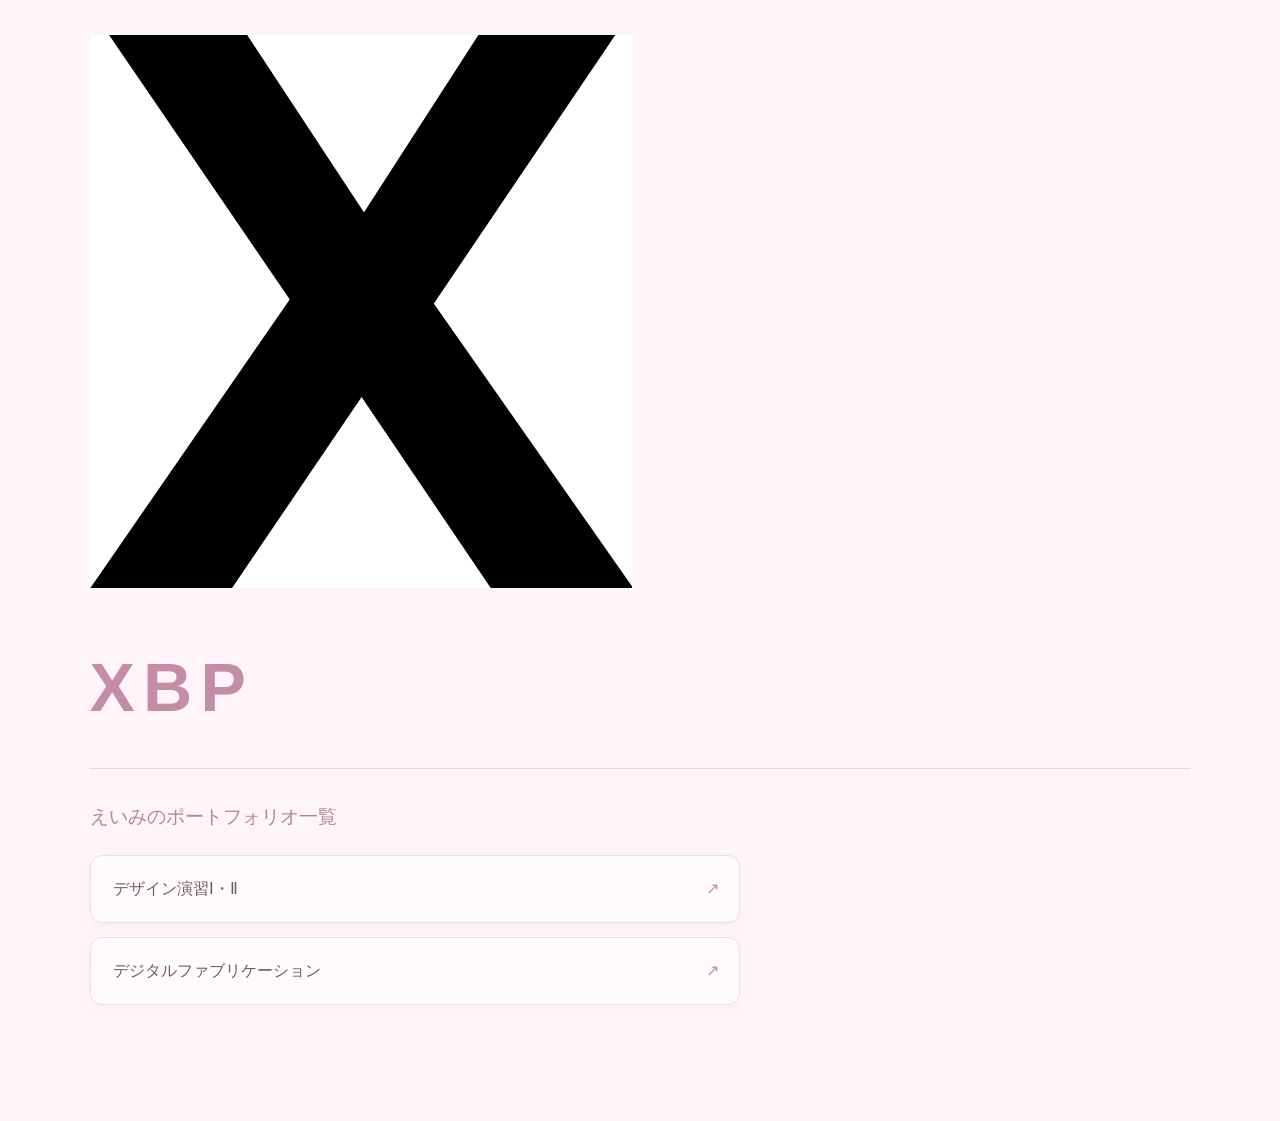
==== index.html @ 7644eb2a "home.css変更" ====
<!DOCTYPE html>
<html lang="jp">
<head>
    <meta charset="UTF-8">
    <title>XBP_HPsample</title>
    <link rel="stylesheet" href="./css/style.css">
    <link rel="stylesheet" href="./css/home.css">
</head>
<body>
    <logotohome>
    <a href="./index.html"><img src="./images/0_XBlogo.png" alt=""></a>
    </logotohome>
    <h1>XBP</h1>
        <h2>えいみのポートフォリオ一覧</h2>
        <!-- このようにするとコードとして認識されない。（メモができる）-->
        <!--番号付きのリスト-->
        <ol>
            <li><a href="./de12/index.html">デザイン演習Ⅰ・Ⅱ</a></li>
            <li><a href="./digi_fab/index.html">デジタルファブリケーション</a></li>
        </ol>

            
        <br>
        <br>


</body>
</html>
---- css/home.css ----
/* ===== おしゃれなポートフォリオデザイン ===== */

html {
    scroll-behavior: smooth;
}

body {
    margin: 0;
    padding: 35px 7%;
    background: #faf7f2;
    color: #5d5148;
    font-family: "M PLUS Rounded 1c", sans-serif;
    line-height: 1.9;
}

/* ロゴ */
logotohome {
    display: block;
    margin-bottom: 25px;
}

logotohome img {
    transition: 0.3s;
}

logotohome img:hover {
    transform: rotate(-5deg) scale(1.08);
}

/* メインタイトル */
h1 {
    font-family: "Raleway", sans-serif;
    font-size: clamp(42px, 7vw, 68px);
    letter-spacing: 0.12em;
    color: #a78577;
    margin: 15px 0 5px;
    padding-bottom: 15px;
    border-bottom: 1px solid #e6d7cb;
}

/* サブタイトル */
h2 {
    font-size: 19px;
    font-weight: normal;
    color: #907568;
    margin: 30px 0 20px;
}

/* 課題一覧 */
ol {
    list-style: none;
    padding: 0;
    margin: 20px 0;
    max-width: 650px;
    counter-reset: project;
}

ol li {
    counter-increment: project;
    margin: 14px 0;
}

/* リンクをカード風に */
ol li a {
    display: block;
    position: relative;
    padding: 18px 48px 18px 22px;
    background: #fffdf9;
    border: 1px solid #eaded3;
    border-radius: 12px;
    color: #705c50;
    text-decoration: none;
    box-shadow: 0 3px 10px #7d62500a;
    transition: all 0.25s ease;
}

/* カード右側の矢印 */
ol li a::after {
    content: "↗";
    position: absolute;
    right: 20px;
    color: #b99587;
    transition: transform 0.25s;
}

/* マウスを乗せたとき */
ol li a:hover {
    background: #f1e4de;
    border-color: #d9bdb2;
    transform: translateY(-3px);
    box-shadow: 0 8px 18px #7d625015;
}

ol li a:hover::after {
    transform: translate(3px, -3px);
}

/* スマホ対応 */
@media (max-width: 600px) {
    body {
        padding: 25px 6%;
    }

    h1 {
        font-size: 42px;
    }

    ol li a {
        padding: 15px 40px 15px 16px;
    }
}

/* ページの高さを画面いっぱいにする */
html {
    min-height: 100%;
    background-color: #faf7f2;
}

body {
    min-height: 100vh;
    box-sizing: border-box;
    background-color: #faf7f2;
}

/* ===== パステルピンクに色だけ変更 ===== */

html,
body {
    background-color: #FFF5F8;
    color: #6F5360;
}

/* XBPのタイトル */
h1 {
    color: #C58DA5;
    border-bottom-color: #F0D5E1;
}

/* ポートフォリオ一覧の見出し */
h2 {
    color: #B78399;
}

/* リンクのカード */
ol li a {
    background-color: #FFFBFD;
    border-color: #F0DCE5;
    color: #765666;
    box-shadow: 0 4px 14px #D9A9BD18;
}

/* カーソルを合わせたとき */
ol li a:hover {
    background-color: #FCE8F0;
    border-color: #E8BED0;
    box-shadow: 0 8px 20px #D9A9BD30;
}

/* カード右側の矢印 */
ol li a::after {
    color: #C58DA5;
}

/* 下の飾り文字を使っている場合 */
body::after {
    color: #C58DA5;
    border-top-color: #F0DCE5;
}
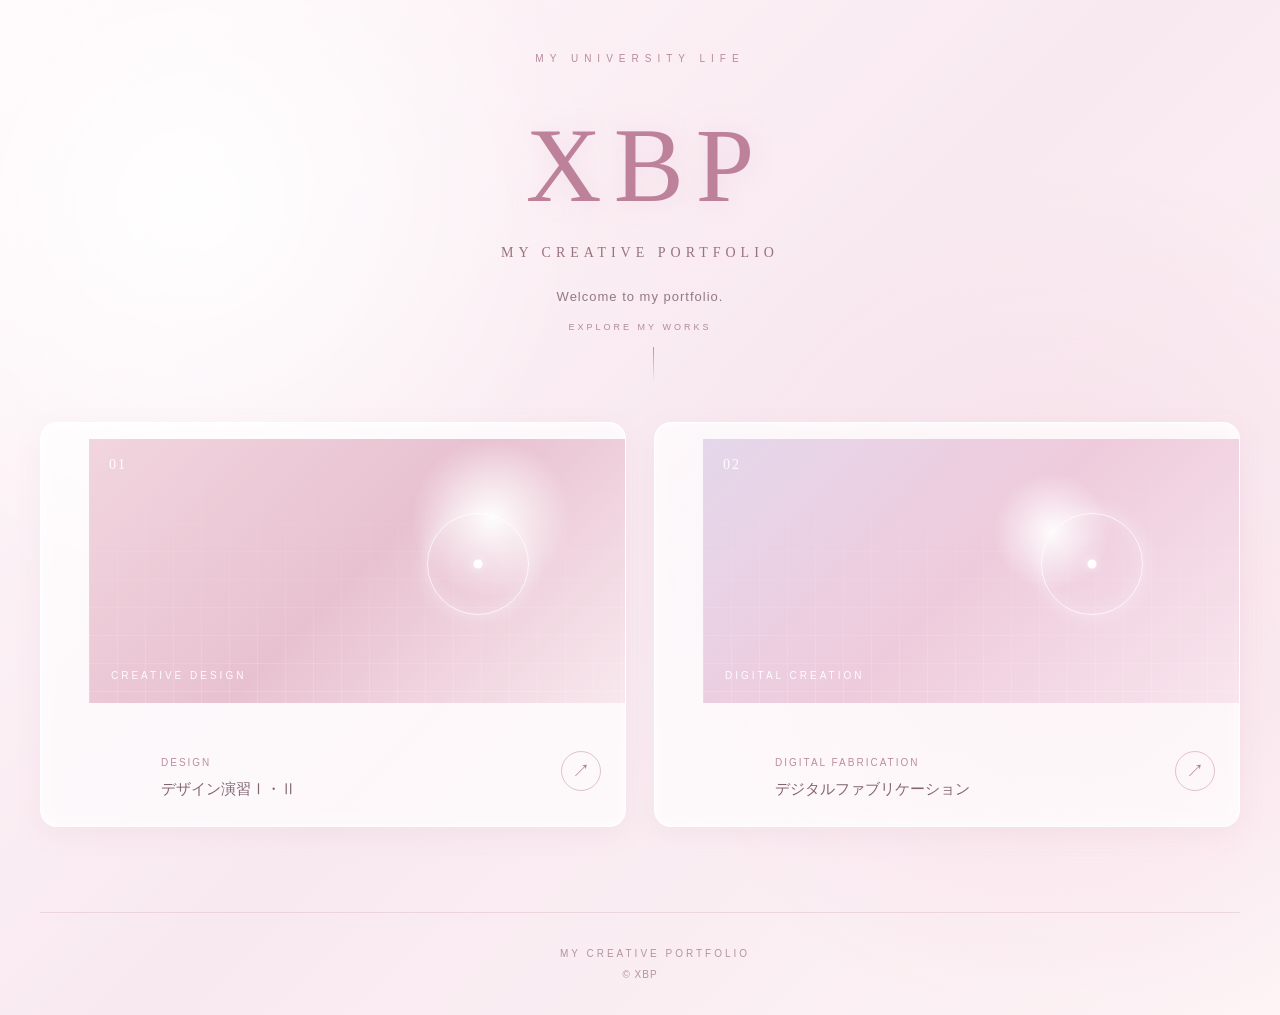
==== commit 22d416c0: "csshome変更2" ====
--- a/index.html
+++ b/index.html
@@ -1,28 +1,95 @@
+
 <!DOCTYPE html>
-<html lang="jp">
+<html lang="ja">
 <head>
     <meta charset="UTF-8">
-    <title>XBP_HPsample</title>
+    <meta name="viewport" content="width=device-width, initial-scale=1.0">
+
+    <title>XBP | My Creative Portfolio</title>
+
     <link rel="stylesheet" href="./css/style.css">
     <link rel="stylesheet" href="./css/home.css">
 </head>
+
 <body>
-    <logotohome>
-    <a href="./index.html"><img src="./images/0_XBlogo.png" alt=""></a>
-    </logotohome>
-    <h1>XBP</h1>
-        <h2>えいみのポートフォリオ一覧</h2>
-        <!-- このようにするとコードとして認識されない。（メモができる）-->
-        <!--番号付きのリスト-->
-        <ol>
-            <li><a href="./de12/index.html">デザイン演習Ⅰ・Ⅱ</a></li>
-            <li><a href="./digi_fab/index.html">デジタルファブリケーション</a></li>
-        </ol>
 
-            
-        <br>
-        <br>
+    <main class="portfolio">
 
+        <!-- ヘッダー -->
+        <header class="hero">
+
+            <p class="eyebrow">MY UNIVERSITY LIFE</p>
+
+            <a href="./index.html" class="logo">
+               
+            </a>
+
+            <h1>XBP</h1>
+
+            <h2>MY CREATIVE PORTFOLIO</h2>
+
+            <div class="intro">
+                <p>Welcome to my portfolio.</p>
+            </div>
+
+            <div class="scroll-indicator">
+                <span>EXPLORE MY WORKS</span>
+                <div class="scroll-line"></div>
+            </div>
+
+        </header>
+
+
+        <!-- 作品一覧 -->
+        <section class="works">
+
+            <a href="./de12/index.html" class="work-card">
+
+                <div class="work-image design-image">
+                    <span class="image-number">01</span>
+                    <span class="image-label">CREATIVE DESIGN</span>
+                    <div class="image-decoration"></div>
+                </div>
+
+                <div class="work-info">
+                    <div>
+                        <p class="category">DESIGN</p>
+                        <h3>デザイン演習Ⅰ・Ⅱ</h3>
+                    </div>
+                    <span class="arrow">↗</span>
+                </div>
+
+            </a>
+
+
+            <a href="./digi_fab/index.html" class="work-card">
+
+                <div class="work-image digital-image">
+                    <span class="image-number">02</span>
+                    <span class="image-label">DIGITAL CREATION</span>
+                    <div class="image-decoration"></div>
+                </div>
+
+                <div class="work-info">
+                    <div>
+                        <p class="category">DIGITAL FABRICATION</p>
+                        <h3>デジタルファブリケーション</h3>
+                    </div>
+                    <span class="arrow">↗</span>
+                </div>
+
+            </a>
+
+        </section>
+
+
+        <!-- フッター -->
+        <footer>
+            <p>MY CREATIVE PORTFOLIO</p>
+            <span>© XBP</span>
+        </footer>
+
+    </main>
 
 </body>
 </html>
--- a/css/style.css
+++ b/css/style.css
@@ -0,0 +1,65 @@
+@charset "utf-8";
+/* 冒頭でimport */
+@import url('https://fonts.googleapis.com/css?family=Raleway:700&display=swap');
+@import url('https://fonts.googleapis.com/css?family=M+PLUS+Rounded+1c:400,700&display=swap&subset=japanese');
+/* フォントを指定したいところで */
+
+logo img{
+    border-radius: 50%;
+    width: 150px;
+    height: 150px;
+    object-fit: cover; /* 画像のトリミング */
+}
+
+logotohome img{
+    border-radius: 70%;
+    width: 70px;
+    height: 70px;
+    object-fit: cover; /* 画像のトリミング */
+}
+
+
+
+/* ========== common ========== */
+html, body {
+	font-size: 16px;
+	font-family: sans-serif;
+	color: #393939;
+    margin-left: 15px;
+    margin-bottom: 40px;
+	background: #efefef;
+}
+h1{
+    text-indent: 0em;
+}
+h2{
+    margin-left: 1em;
+    margin-top: 1em;
+}
+h3{
+    margin-left: 2em;
+}
+div{
+    margin-top: 1em;
+    margin-left: 3em;
+}
+p{
+    margin-left: 3em;
+}
+span.blackback{
+    text-indent: 3em;
+    background: #393939;
+    color: #efefef;
+}
+
+html,
+body,
+.portfolio {
+    width: 100%;
+    margin: 0;
+    padding: 0;
+}
+
+body {
+    overflow-x: hidden;
+}
--- a/css/home.css
+++ b/css/home.css
@@ -1,4 +1,12 @@
-/* ===== おしゃれなポートフォリオデザイン ===== */
+```css
+/* ==================================
+   XBP CREATIVE PORTFOLIO
+   Pastel Pink × Future Technology
+================================== */
+
+* {
+    box-sizing: border-box;
+}
 
 html {
     scroll-behavior: smooth;
@@ -6,163 +14,644 @@
 
 body {
     margin: 0;
-    padding: 35px 7%;
-    background: #faf7f2;
-    color: #5d5148;
-    font-family: "M PLUS Rounded 1c", sans-serif;
-    line-height: 1.9;
+    min-height: 100vh;
+    overflow-x: hidden;
+
+    color: #795c68;
+
+    background:
+        radial-gradient(
+            circle at 15% 20%,
+            rgba(255, 255, 255, 0.95),
+            transparent 30%
+        ),
+        radial-gradient(
+            circle at 85% 60%,
+            rgba(245, 205, 220, 0.45),
+            transparent 35%
+        ),
+        linear-gradient(
+            135deg,
+            #fff8fa,
+            #f8e9f0,
+            #fdf4f6
+        );
+
+    font-family:
+        "Helvetica Neue",
+        "Yu Gothic",
+        sans-serif;
+}
+
+/* ページ全体 */
+
+.portfolio {
+    width: 100%;
+    max-width: 1200px;
+    margin: 0 auto;
+    padding: 0 30px;
+}
+
+/* ==================================
+   ヘッダー
+================================== */
+
+.hero {
+    position: relative;
+    padding: 65px 0 30px;
+    text-align: center;
+    animation: fadeUp 1s ease both;
+}
+
+.eyebrow {
+    margin: 0 0 20px;
+    color: #b98a9c;
+    font-size: 10px;
+    letter-spacing: 6px;
 }
 
 /* ロゴ */
-logotohome {
+
+.logo {
+    display: inline-block;
+    margin-bottom: 8px;
+}
+
+.logo img {
     display: block;
-    margin-bottom: 25px;
-}
-
-logotohome img {
-    transition: 0.3s;
-}
-
-logotohome img:hover {
-    transform: rotate(-5deg) scale(1.08);
-}
-
-/* メインタイトル */
-h1 {
-    font-family: "Raleway", sans-serif;
-    font-size: clamp(42px, 7vw, 68px);
-    letter-spacing: 0.12em;
-    color: #a78577;
-    margin: 15px 0 5px;
-    padding-bottom: 15px;
-    border-bottom: 1px solid #e6d7cb;
+    width: 65px;
+    height: auto;
+    margin: 0 auto;
+    transition: transform 0.5s ease;
+}
+
+.logo:hover img {
+    transform: rotate(-8deg) scale(1.08);
+}
+
+/* タイトル */
+
+.hero h1 {
+    margin: 0;
+
+    color: #bd8299;
+
+    font-family: Georgia, serif;
+    font-size: clamp(65px, 10vw, 105px);
+    font-weight: 400;
+    letter-spacing: 12px;
+    line-height: 1.15;
+
+    text-shadow:
+        0 0 25px rgba(229, 168, 194, 0.25);
+}
+
+.hero h2 {
+    margin: 18px 0 28px;
+
+    color: #997281;
+
+    font-family: Georgia, serif;
+    font-size: 14px;
+    font-weight: 400;
+    letter-spacing: 5px;
+}
+
+/* 自己紹介 */
+
+.intro {
+    width: 100%;
+    margin: 0 auto;
+    text-align: center;
+}
+
+.intro p {
+    width: 100%;
+    margin: 8px 0;
+    padding: 0;
+    text-align: center;
+    color: #927984;
+    font-size: 13px;
+    letter-spacing: 1px;
+}
+
+/* ==================================
+   スクロールインジケーター
+================================== */
+
+.scroll-indicator {
+    display: flex;
+    flex-direction: column;
+    align-items: center;
+    justify-content: center;
+
+    width: 100%;
+    margin: 18px auto 0;
+    padding: 0;
+    gap: 6px;
+
+    color: #b28a9b;
+    font-size: 9px;
+    letter-spacing: 3px;
+    text-align: center;
+}
+
+.scroll-line {
+    width: 1px;
+    height: 35px;
+
+    background: linear-gradient(
+        to bottom,
+        #c68ca5,
+        transparent
+    );
+
+    animation: lineMove 1.8s ease-in-out infinite;
+}
+
+/* ==================================
+   作品カード一覧
+================================== */
+
+.works {
+    display: grid;
+    grid-template-columns: repeat(2, minmax(0, 1fr));
+    gap: 28px;
+
+    padding: 10px 0 85px;
+}
+
+/* カード */
+
+.work-card {
+    position: relative;
+    display: block;
+    min-width: 0;
+    overflow: hidden;
+
+    border: 1px solid rgba(255, 255, 255, 0.9);
+    border-radius: 17px;
+
+    background: rgba(255, 255, 255, 0.65);
+
+    color: inherit;
+    text-decoration: none;
+
+    box-shadow:
+        0 8px 28px rgba(173, 119, 145, 0.08),
+        inset 0 0 15px rgba(255, 255, 255, 0.7);
+
+    animation: fadeUp 0.8s ease both;
+
+    transition:
+        transform 0.4s ease,
+        box-shadow 0.4s ease,
+        border-color 0.4s ease;
+}
+
+.work-card:nth-child(2) {
+    animation-delay: 0.15s;
+}
+
+/* ホバーで浮き上がる */
+
+.work-card:hover {
+    transform: translateY(-8px);
+
+    border-color: rgba(255, 255, 255, 1);
+
+    box-shadow:
+        0 15px 40px rgba(183, 119, 151, 0.2),
+        0 0 18px rgba(255, 255, 255, 0.9);
+}
+
+/* ==================================
+   画像エリア
+================================== */
+
+.work-image {
+    position: relative;
+    min-height: 220px;
+    overflow: hidden;
+
+    display: flex;
+    align-items: flex-end;
+
+    padding: 22px;
+
+    isolation: isolate;
+}
+
+/* デザイン演習 */
+
+.design-image {
+    background:
+        radial-gradient(
+            circle at 75% 30%,
+            rgba(255, 255, 255, 0.95),
+            transparent 18%
+        ),
+        linear-gradient(
+            135deg,
+            #f1d5df,
+            #e8c1d0,
+            #f8e8ee
+        );
+}
+
+/* デジタルファブリケーション */
+
+.digital-image {
+    background:
+        radial-gradient(
+            circle at 65% 35%,
+            rgba(255, 255, 255, 0.9),
+            transparent 15%
+        ),
+        linear-gradient(
+            135deg,
+            #e5d7eb,
+            #eecbdc,
+            #f8e5ed
+        );
+}
+
+/* 背景のテクノロジー風グリッド */
+
+.work-image::before {
+    content: "";
+    position: absolute;
+    inset: 0;
+    z-index: -1;
+
+    background-image:
+        linear-gradient(
+            rgba(255, 255, 255, 0.28) 1px,
+            transparent 1px
+        ),
+        linear-gradient(
+            90deg,
+            rgba(255, 255, 255, 0.28) 1px,
+            transparent 1px
+        );
+
+    background-size: 28px 28px;
+
+    mask-image: linear-gradient(
+        to bottom,
+        transparent,
+        black
+    );
+
+    opacity: 0.55;
+}
+
+/* 光の輪 */
+
+.image-decoration {
+    position: absolute;
+    top: 22%;
+    right: 18%;
+
+    width: 100px;
+    height: 100px;
+
+    border: 1px solid rgba(255, 255, 255, 0.8);
+    border-radius: 50%;
+
+    box-shadow:
+        0 0 20px rgba(255, 255, 255, 0.45),
+        inset 0 0 20px rgba(255, 255, 255, 0.25);
+
+    animation: orbitGlow 5s ease-in-out infinite alternate;
+}
+
+.image-decoration::before {
+    content: "";
+    position: absolute;
+
+    top: 50%;
+    left: 50%;
+
+    width: 9px;
+    height: 9px;
+
+    border-radius: 50%;
+    background: white;
+
+    box-shadow:
+        0 0 12px white,
+        0 0 24px #e9b6ce;
+
+    transform: translate(-50%, -50%);
+}
+
+/* 番号 */
+
+.image-number {
+    position: absolute;
+    top: 18px;
+    left: 20px;
+
+    color: rgba(255, 255, 255, 0.95);
+
+    font-family: Georgia, serif;
+    font-size: 14px;
+    letter-spacing: 2px;
+}
+
+/* 画像エリアの文字 */
+
+.image-label {
+    position: relative;
+    z-index: 1;
+
+    color: rgba(255, 255, 255, 0.95);
+
+    font-size: 10px;
+    letter-spacing: 3px;
+}
+
+/* ==================================
+   カード内のタイトル
+================================== */
+
+.work-info {
+    display: flex;
+    align-items: center;
+    justify-content: space-between;
+    gap: 12px;
+
+    padding: 22px 24px 25px;
+}
+
+.category {
+    margin: 0 0 8px;
+
+    color: #bd8ca0;
+
+    font-size: 10px;
+    letter-spacing: 2px;
+}
+
+.work-info h3 {
+    margin: 0;
+
+    color: #826472;
+
+    font-size: 15px;
+    font-weight: 500;
+    line-height: 1.7;
+}
+
+/* 矢印ボタン */
+
+.arrow {
+    flex-shrink: 0;
+
+    display: grid;
+    place-items: center;
+
+    width: 38px;
+    height: 38px;
+
+    border: 1px solid rgba(213, 164, 185, 0.65);
+    border-radius: 50%;
+
+    color: #b47d96;
+    font-size: 18px;
+
+    transition:
+        background 0.3s ease,
+        color 0.3s ease,
+        transform 0.3s ease,
+        box-shadow 0.3s ease;
+}
+
+.work-card:hover .arrow {
+    color: white;
+    background: #d8a1b7;
+
+    transform: rotate(45deg);
+
+    box-shadow:
+        0 0 15px rgba(216, 161, 183, 0.5);
+}
+
+/* ==================================
+   フッター
+================================== */
+
+footer {
+    padding: 25px 0 35px;
+
+    border-top: 1px solid rgba(190, 143, 163, 0.25);
+
+    color: #b294a1;
+
+    text-align: center;
+    font-size: 10px;
+    letter-spacing: 3px;
+}
+
+footer span {
+    display: block;
+    margin-top: 10px;
+    letter-spacing: 1px;
+}
+
+/* ==================================
+   アニメーション
+================================== */
+
+@keyframes fadeUp {
+    from {
+        opacity: 0;
+        transform: translateY(22px);
+    }
+
+    to {
+        opacity: 1;
+        transform: translateY(0);
+    }
+}
+
+@keyframes lineMove {
+    0%, 100% {
+        opacity: 0.4;
+        transform: scaleY(0.75);
+        transform-origin: top;
+    }
+
+    50% {
+        opacity: 1;
+        transform: scaleY(1);
+        transform-origin: top;
+    }
+}
+
+@keyframes orbitGlow {
+    from {
+        transform: scale(0.92) rotate(0deg);
+        opacity: 0.55;
+    }
+
+    to {
+        transform: scale(1.08) rotate(20deg);
+        opacity: 1;
+    }
+}
+
+/* 動きを減らす設定を使っている場合 */
+
+@media (prefers-reduced-motion: reduce) {
+    *,
+    *::before,
+    *::after {
+        animation-duration: 0.01ms !important;
+        animation-iteration-count: 1 !important;
+        scroll-behavior: auto !important;
+        transition-duration: 0.01ms !important;
+    }
+}
+
+/* ==================================
+   スマートフォン対応
+================================== */
+
+@media (max-width: 600px) {
+
+    .portfolio {
+        width: calc(100% - 30px);
+    }
+
+    .hero {
+        padding: 45px 0 35px;
+    }
+
+    .hero h1 {
+        font-size: 68px;
+        letter-spacing: 8px;
+    }
+
+    .hero h2 {
+        font-size: 11px;
+        letter-spacing: 3px;
+    }
+
+    .works {
+        grid-template-columns: 1fr;
+        gap: 20px;
+        padding-bottom: 55px;
+    }
+
+    .work-image {
+        min-height: 200px;
+    }
+
+    .work-info {
+        padding: 18px;
+    }
+}
+```
+
+```css
+/* XBPのヘッダー全体を中央揃え */
+.portfolio .hero {
+    width: 100%;
+    margin: 0 auto;
+    text-align: center;
+}
+
+/* 上の英字・XBP・下の英字を中央揃え */
+.portfolio .hero .eyebrow,
+.portfolio .hero h1,
+.portfolio .hero h2 {
+    display: block;
+    width: 100%;
+    margin-left: 0 !important;
+    margin-right: 0 !important;
+    padding-left: 0;
+    padding-right: 0;
+    text-align: center;
+}
+
+/* XBPの文字の大きさと位置 */
+.portfolio .hero h1 {
+    font-size: clamp(65px, 10vw, 105px);
+    letter-spacing: 12px;
+    text-indent: 12px;
 }
 
 /* サブタイトル */
-h2 {
-    font-size: 19px;
-    font-weight: normal;
-    color: #907568;
-    margin: 30px 0 20px;
-}
-
-/* 課題一覧 */
-ol {
-    list-style: none;
+.portfolio .hero h2 {
+    font-size: 14px;
+    letter-spacing: 5px;
+}
+```
+
+```css
+/* ==================================
+   画面の見切れ・右側の余白を修正
+================================== */
+
+/* ページ全体を画面幅に合わせる */
+html {
+    width: 100%;
+    min-height: 100%;
+    margin: 0;
     padding: 0;
-    margin: 20px 0;
-    max-width: 650px;
-    counter-reset: project;
-}
-
-ol li {
-    counter-increment: project;
-    margin: 14px 0;
-}
-
-/* リンクをカード風に */
-ol li a {
+    overflow-x: hidden;
+}
+
+body {
+    width: 100%;
+    min-height: 100vh;
+    margin: 0 !important;
+    padding: 0;
+    overflow-x: hidden;
+}
+
+/* ポートフォリオを画面幅に合わせる */
+.portfolio {
+    width: 100%;
+    max-width: 1200px;
+    margin: 0 auto;
+    padding: 0 30px;
+}
+
+/* 上の文字が見切れないようにする */
+.portfolio .hero {
+    padding-top: 40px !important;
+    overflow: visible;
+}
+
+/* MY UNIVERSITY LIFE */
+.portfolio .hero .eyebrow {
+    position: relative;
     display: block;
-    position: relative;
-    padding: 18px 48px 18px 22px;
-    background: #fffdf9;
-    border: 1px solid #eaded3;
-    border-radius: 12px;
-    color: #705c50;
-    text-decoration: none;
-    box-shadow: 0 3px 10px #7d62500a;
-    transition: all 0.25s ease;
-}
-
-/* カード右側の矢印 */
-ol li a::after {
-    content: "↗";
-    position: absolute;
-    right: 20px;
-    color: #b99587;
-    transition: transform 0.25s;
-}
-
-/* マウスを乗せたとき */
-ol li a:hover {
-    background: #f1e4de;
-    border-color: #d9bdb2;
-    transform: translateY(-3px);
-    box-shadow: 0 8px 18px #7d625015;
-}
-
-ol li a:hover::after {
-    transform: translate(3px, -3px);
-}
-
-/* スマホ対応 */
+    width: 100%;
+    margin: 0 auto 20px !important;
+    padding: 10px 0 0 !important;
+    line-height: 1.8;
+    text-align: center;
+}
+
+/* 作品カードを画面幅に合わせる */
+.portfolio .works {
+    width: 100%;
+    margin: 0 auto;
+}
+
+/* 小さい画面では余白を調整 */
 @media (max-width: 600px) {
-    body {
-        padding: 25px 6%;
-    }
-
-    h1 {
-        font-size: 42px;
-    }
-
-    ol li a {
-        padding: 15px 40px 15px 16px;
-    }
-}
-
-/* ページの高さを画面いっぱいにする */
-html {
-    min-height: 100%;
-    background-color: #faf7f2;
-}
-
-body {
-    min-height: 100vh;
-    box-sizing: border-box;
-    background-color: #faf7f2;
-}
-
-/* ===== パステルピンクに色だけ変更 ===== */
-
-html,
-body {
-    background-color: #FFF5F8;
-    color: #6F5360;
-}
-
-/* XBPのタイトル */
-h1 {
-    color: #C58DA5;
-    border-bottom-color: #F0D5E1;
-}
-
-/* ポートフォリオ一覧の見出し */
-h2 {
-    color: #B78399;
-}
-
-/* リンクのカード */
-ol li a {
-    background-color: #FFFBFD;
-    border-color: #F0DCE5;
-    color: #765666;
-    box-shadow: 0 4px 14px #D9A9BD18;
-}
-
-/* カーソルを合わせたとき */
-ol li a:hover {
-    background-color: #FCE8F0;
-    border-color: #E8BED0;
-    box-shadow: 0 8px 20px #D9A9BD30;
-}
-
-/* カード右側の矢印 */
-ol li a::after {
-    color: #C58DA5;
-}
-
-/* 下の飾り文字を使っている場合 */
-body::after {
-    color: #C58DA5;
-    border-top-color: #F0DCE5;
-}+    .portfolio {
+        padding: 0 15px;
+    }
+
+    .portfolio .hero {
+        padding-top: 30px !important;
+    }
+}
+```
+
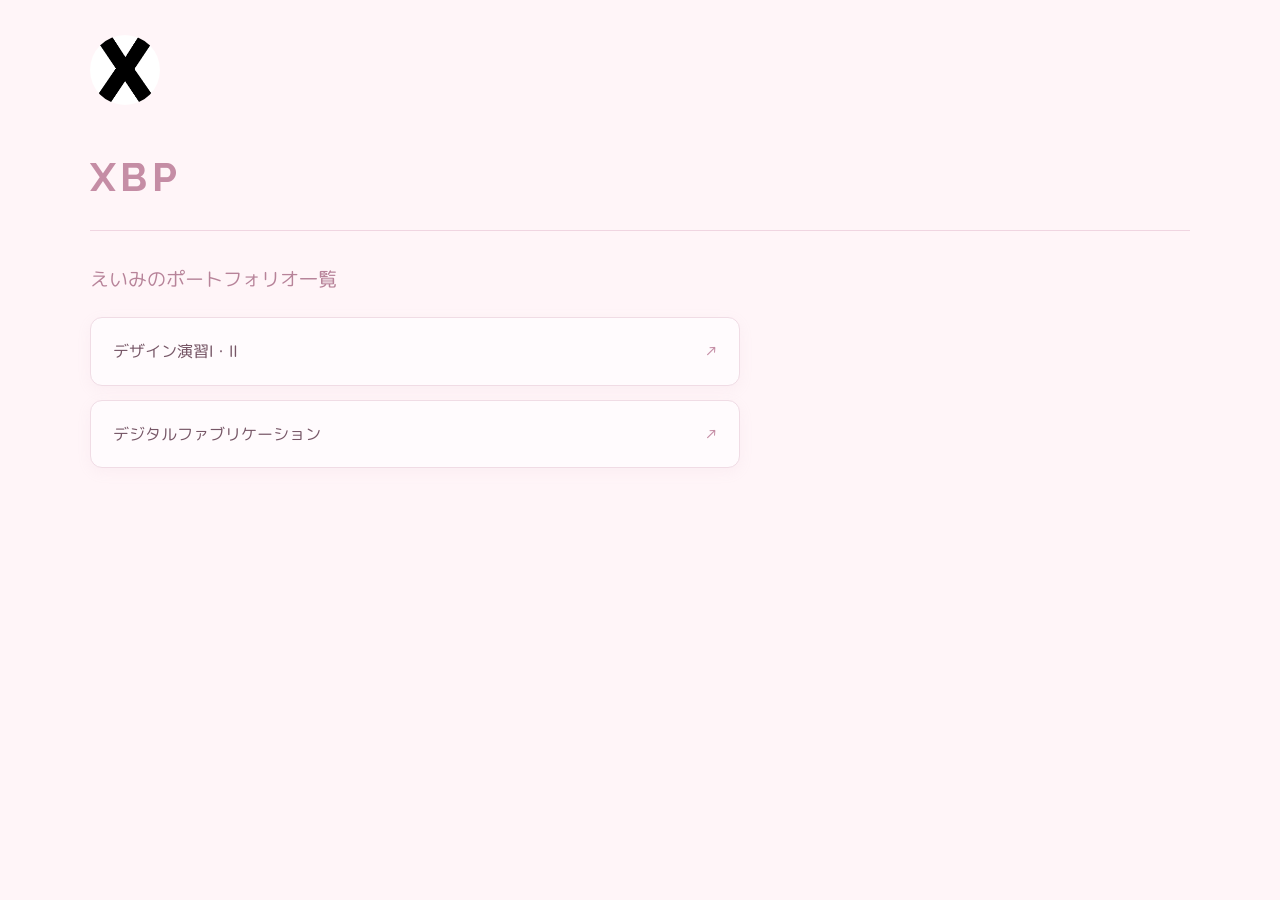
==== commit ca9e0c0c: "homefirst" ====
--- a/index.html
+++ b/index.html
@@ -1,95 +1,28 @@
-
 <!DOCTYPE html>
-<html lang="ja">
+<html lang="jp">
 <head>
     <meta charset="UTF-8">
-    <meta name="viewport" content="width=device-width, initial-scale=1.0">
+    <title>XBP_HPsample</title>
+    <link rel="stylesheet" href="./css/style.css">
+    <link rel="stylesheet" href="./css/homefirst.css">
+</head>
+<body>
+    <logotohome>
+    <a href="./index.html"><img src="./images/0_XBlogo.png" alt=""></a>
+    </logotohome>
+    <h1>XBP</h1>
+        <h2>えいみのポートフォリオ一覧</h2>
+        <!-- このようにするとコードとして認識されない。（メモができる）-->
+        <!--番号付きのリスト-->
+        <ol>
+            <li><a href="./de12/index.html">デザイン演習Ⅰ・Ⅱ</a></li>
+            <li><a href="./digi_fab/index.html">デジタルファブリケーション</a></li>
+        </ol>
 
-    <title>XBP | My Creative Portfolio</title>
+            
+        <br>
+        <br>
 
-    <link rel="stylesheet" href="./css/style.css">
-    <link rel="stylesheet" href="./css/home.css">
-</head>
-
-<body>
-
-    <main class="portfolio">
-
-        <!-- ヘッダー -->
-        <header class="hero">
-
-            <p class="eyebrow">MY UNIVERSITY LIFE</p>
-
-            <a href="./index.html" class="logo">
-               
-            </a>
-
-            <h1>XBP</h1>
-
-            <h2>MY CREATIVE PORTFOLIO</h2>
-
-            <div class="intro">
-                <p>Welcome to my portfolio.</p>
-            </div>
-
-            <div class="scroll-indicator">
-                <span>EXPLORE MY WORKS</span>
-                <div class="scroll-line"></div>
-            </div>
-
-        </header>
-
-
-        <!-- 作品一覧 -->
-        <section class="works">
-
-            <a href="./de12/index.html" class="work-card">
-
-                <div class="work-image design-image">
-                    <span class="image-number">01</span>
-                    <span class="image-label">CREATIVE DESIGN</span>
-                    <div class="image-decoration"></div>
-                </div>
-
-                <div class="work-info">
-                    <div>
-                        <p class="category">DESIGN</p>
-                        <h3>デザイン演習Ⅰ・Ⅱ</h3>
-                    </div>
-                    <span class="arrow">↗</span>
-                </div>
-
-            </a>
-
-
-            <a href="./digi_fab/index.html" class="work-card">
-
-                <div class="work-image digital-image">
-                    <span class="image-number">02</span>
-                    <span class="image-label">DIGITAL CREATION</span>
-                    <div class="image-decoration"></div>
-                </div>
-
-                <div class="work-info">
-                    <div>
-                        <p class="category">DIGITAL FABRICATION</p>
-                        <h3>デジタルファブリケーション</h3>
-                    </div>
-                    <span class="arrow">↗</span>
-                </div>
-
-            </a>
-
-        </section>
-
-
-        <!-- フッター -->
-        <footer>
-            <p>MY CREATIVE PORTFOLIO</p>
-            <span>© XBP</span>
-        </footer>
-
-    </main>
 
 </body>
 </html>
--- a/css/homefirst.css
+++ b/css/homefirst.css
@@ -0,0 +1,168 @@
+/* ===== おしゃれなポートフォリオデザイン ===== */
+
+html {
+    scroll-behavior: smooth;
+}
+
+body {
+    margin: 0;
+    padding: 35px 7%;
+    background: #faf7f2;
+    color: #5d5148;
+    font-family: "M PLUS Rounded 1c", sans-serif;
+    line-height: 1.9;
+}
+
+/* ロゴ */
+logotohome {
+    display: block;
+    margin-bottom: 25px;
+}
+
+logotohome img {
+    transition: 0.3s;
+}
+
+logotohome img:hover {
+    transform: rotate(-5deg) scale(1.08);
+}
+
+/* メインタイトル */
+h1 {
+    font-family: "Raleway", sans-serif;
+    font-size: 40px;
+    letter-spacing: 0.12em;
+    color: #a78577;
+    margin: 15px 0 5px;
+    padding-bottom: 15px;
+    border-bottom: 1px solid #e6d7cb;
+}
+
+/* サブタイトル */
+h2 {
+    font-size: 19px;
+    font-weight: normal;
+    color: #907568;
+    margin: 30px 0 20px;
+}
+
+/* 課題一覧 */
+ol {
+    list-style: none;
+    padding: 0;
+    margin: 20px 0;
+    max-width: 650px;
+    counter-reset: project;
+}
+
+ol li {
+    counter-increment: project;
+    margin: 14px 0;
+}
+
+/* リンクをカード風に */
+ol li a {
+    display: block;
+    position: relative;
+    padding: 18px 48px 18px 22px;
+    background: #fffdf9;
+    border: 1px solid #eaded3;
+    border-radius: 12px;
+    color: #705c50;
+    text-decoration: none;
+    box-shadow: 0 3px 10px #7d62500a;
+    transition: all 0.25s ease;
+}
+
+/* カード右側の矢印 */
+ol li a::after {
+    content: "↗";
+    position: absolute;
+    right: 20px;
+    color: #b99587;
+    transition: transform 0.25s;
+}
+
+/* マウスを乗せたとき */
+ol li a:hover {
+    background: #f1e4de;
+    border-color: #d9bdb2;
+    transform: translateY(-3px);
+    box-shadow: 0 8px 18px #7d625015;
+}
+
+ol li a:hover::after {
+    transform: translate(3px, -3px);
+}
+
+/* スマホ対応 */
+@media (max-width: 600px) {
+    body {
+        padding: 25px 6%;
+    }
+
+    h1 {
+        font-size: 42px;
+    }
+
+    ol li a {
+        padding: 15px 40px 15px 16px;
+    }
+}
+
+/* ページの高さを画面いっぱいにする */
+html {
+    min-height: 100%;
+    background-color: #faf7f2;
+}
+
+body {
+    min-height: 100vh;
+    box-sizing: border-box;
+    background-color: #faf7f2;
+}
+
+/* ===== パステルピンクに色だけ変更 ===== */
+
+html,
+body {
+    background-color: #FFF5F8;
+    color: #6F5360;
+}
+
+/* XBPのタイトル */
+h1 {
+    color: #C58DA5;
+    border-bottom-color: #F0D5E1;
+}
+
+/* ポートフォリオ一覧の見出し */
+h2 {
+    color: #B78399;
+}
+
+/* リンクのカード */
+ol li a {
+    background-color: #FFFBFD;
+    border-color: #F0DCE5;
+    color: #765666;
+    box-shadow: 0 4px 14px #D9A9BD18;
+}
+
+/* カーソルを合わせたとき */
+ol li a:hover {
+    background-color: #FCE8F0;
+    border-color: #E8BED0;
+    box-shadow: 0 8px 20px #D9A9BD30;
+}
+
+/* カード右側の矢印 */
+ol li a::after {
+    color: #C58DA5;
+}
+
+/* 下の飾り文字を使っている場合 */
+body::after {
+    color: #C58DA5;
+    border-top-color: #F0DCE5;
+}
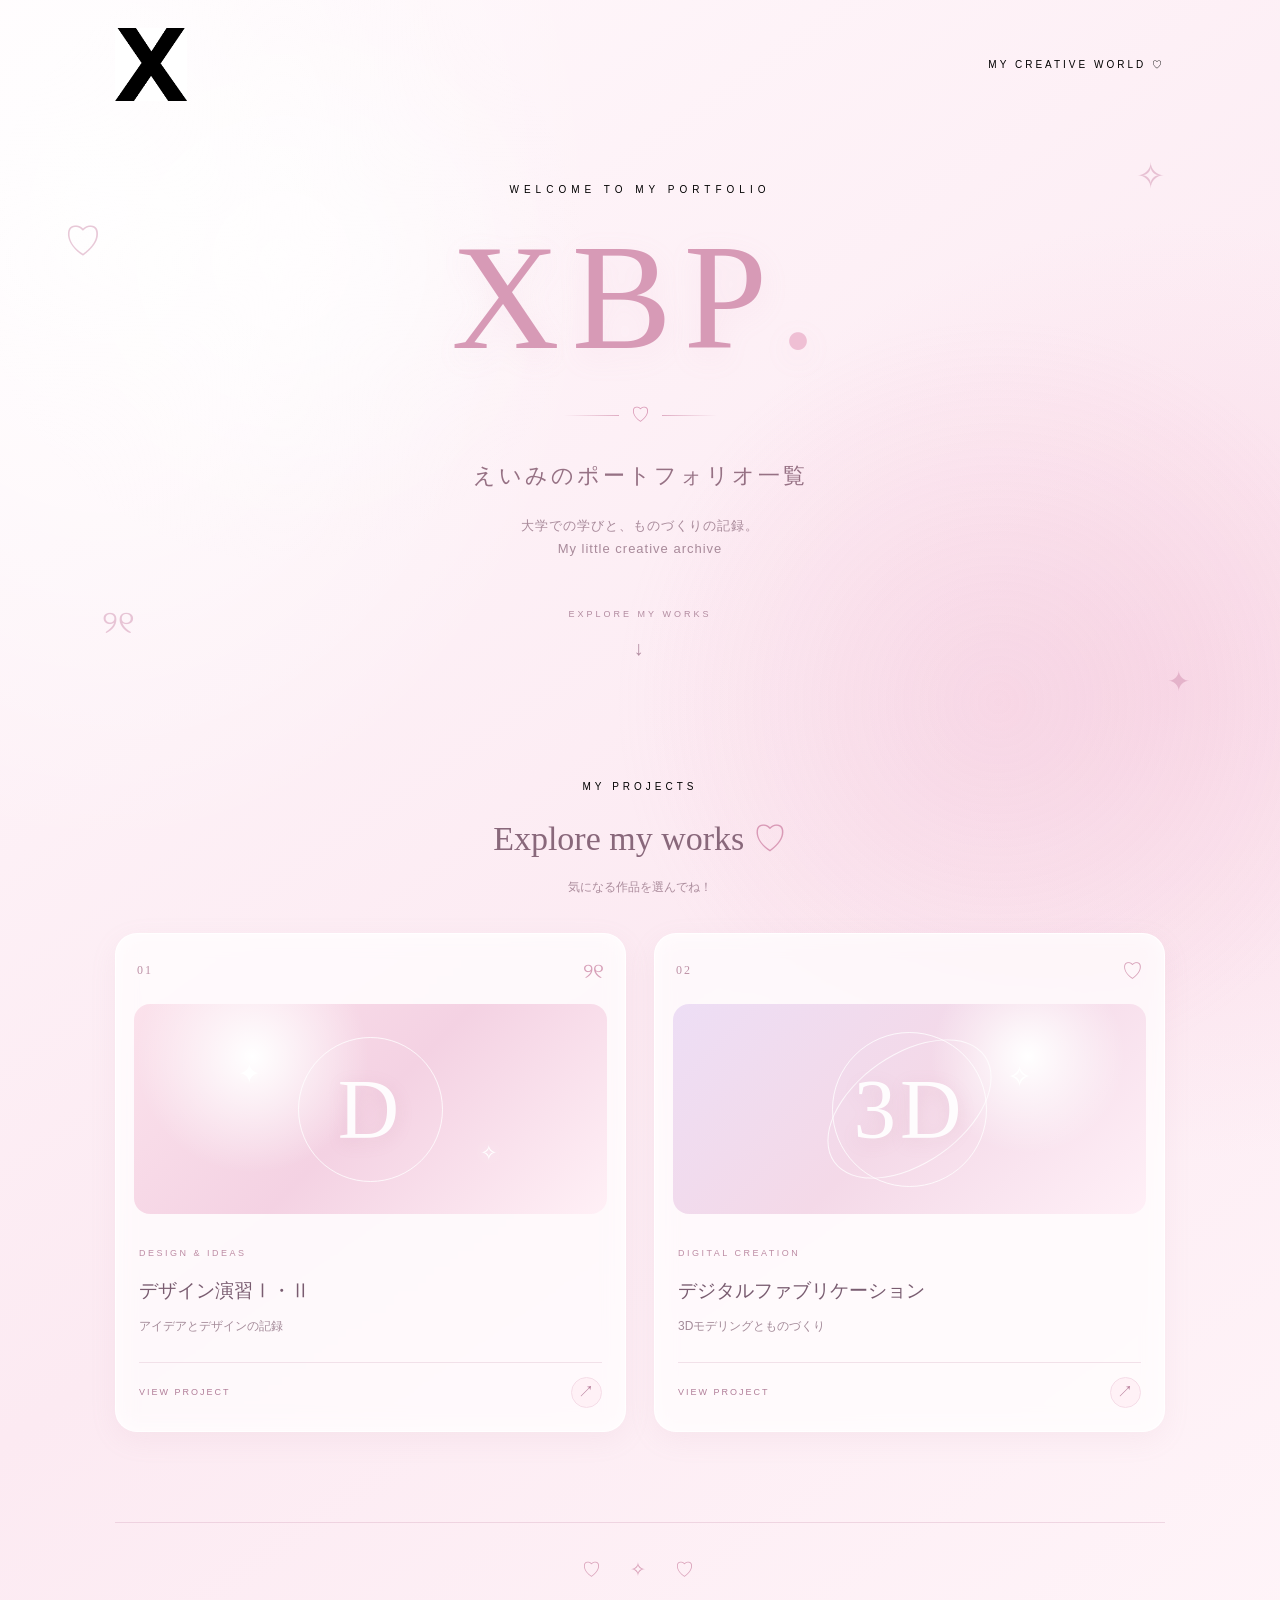
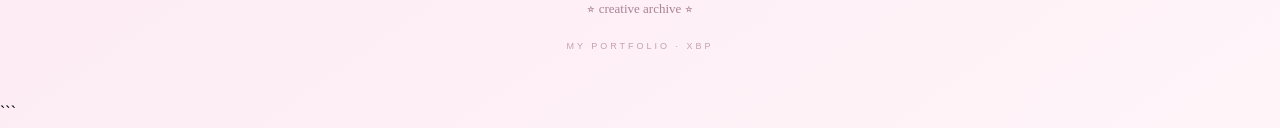
==== commit 48b6c705: "homegirly" ====
--- a/index.html
+++ b/index.html
@@ -1,28 +1,144 @@
+
 <!DOCTYPE html>
-<html lang="jp">
+<html lang="ja">
 <head>
     <meta charset="UTF-8">
-    <title>XBP_HPsample</title>
-    <link rel="stylesheet" href="./css/style.css">
-    <link rel="stylesheet" href="./css/homefirst.css">
+    <meta name="viewport" content="width=device-width, initial-scale=1.0">
+
+    <title>えいみのポートフォリオ</title>
+
+    <link rel="stylesheet" href="./css/home-girly.css">
 </head>
+
 <body>
-    <logotohome>
-    <a href="./index.html"><img src="./images/0_XBlogo.png" alt=""></a>
-    </logotohome>
-    <h1>XBP</h1>
-        <h2>えいみのポートフォリオ一覧</h2>
-        <!-- このようにするとコードとして認識されない。（メモができる）-->
-        <!--番号付きのリスト-->
-        <ol>
-            <li><a href="./de12/index.html">デザイン演習Ⅰ・Ⅱ</a></li>
-            <li><a href="./digi_fab/index.html">デジタルファブリケーション</a></li>
-        </ol>
 
-            
-        <br>
-        <br>
+    <!-- 背景の装飾 -->
+    <div class="floating-decor decor-heart" aria-hidden="true">♡</div>
+    <div class="floating-decor decor-star" aria-hidden="true">✧</div>
+    <div class="floating-decor decor-flower" aria-hidden="true">୨୧</div>
+    <div class="floating-decor decor-sparkle" aria-hidden="true">✦</div>
 
+    <main class="portfolio">
+
+        <!-- ロゴ -->
+        <header class="site-header">
+            <a href="./index.html" class="logo-link">
+                <img src="./images/0_XBlogo.png" alt="XBP ホーム">
+            </a>
+
+            <span class="header-label">MY CREATIVE WORLD ♡</span>
+        </header>
+
+        <!-- メインビジュアル -->
+        <section class="hero">
+
+            <p class="eyebrow">
+                WELCOME TO MY PORTFOLIO
+            </p>
+
+            <h1>XBP<span>.</span></h1>
+
+            <div class="title-decoration">
+                <span></span>
+                <span class="decoration-heart">♡</span>
+                <span></span>
+            </div>
+
+            <h2>えいみのポートフォリオ一覧</h2>
+
+            <p class="hero-description">
+                大学での学びと、ものづくりの記録。
+                <br>
+                My little creative archive 
+            </p>
+
+            <div class="scroll-guide">
+                <span>EXPLORE MY WORKS</span>
+                <span class="scroll-arrow">↓</span>
+            </div>
+
+        </section>
+
+        <!-- 作品一覧 -->
+        <section class="works-section">
+
+            <div class="section-heading">
+                <span class="section-caption">MY PROJECTS</span>
+                <h2>Explore my works <span>♡</span></h2>
+                <p>気になる作品を選んでね！</p>
+            </div>
+
+            <div class="works">
+
+                <!-- デザイン演習 -->
+                <a href="./de12/index.html" class="work-card card-design">
+
+                    <div class="card-top">
+                        <span class="card-number">01</span>
+                        <span class="card-symbol">୨୧</span>
+                    </div>
+
+                    <div class="card-illustration illustration-design">
+                        <span class="illustration-star star-one">✦</span>
+                        <span class="illustration-circle"></span>
+                        <span class="illustration-letter">D</span>
+                        <span class="illustration-star star-two">✧</span>
+                    </div>
+
+                    <div class="card-info">
+                        <span class="category">DESIGN & IDEAS</span>
+                        <h3>デザイン演習Ⅰ・Ⅱ</h3>
+                        <p>アイデアとデザインの記録</p>
+
+                        <div class="card-link">
+                            <span>VIEW PROJECT</span>
+                            <span class="link-arrow">↗</span>
+                        </div>
+                    </div>
+
+                </a>
+
+                <!-- デジタルファブリケーション -->
+                <a href="./digi_fab/index.html" class="work-card card-digital">
+
+                    <div class="card-top">
+                        <span class="card-number">02</span>
+                        <span class="card-symbol">♡</span>
+                    </div>
+
+                    <div class="card-illustration illustration-digital">
+                        <span class="digital-orbit orbit-one"></span>
+                        <span class="digital-orbit orbit-two"></span>
+                        <span class="illustration-letter">3D</span>
+                        <span class="illustration-star digital-star">✧</span>
+                    </div>
+
+                    <div class="card-info">
+                        <span class="category">DIGITAL CREATION</span>
+                        <h3>デジタルファブリケーション</h3>
+                        <p>3Dモデリングとものづくり</p>
+
+                        <div class="card-link">
+                            <span>VIEW PROJECT</span>
+                            <span class="link-arrow">↗</span>
+                        </div>
+                    </div>
+
+                </a>
+
+            </div>
+
+        </section>
+
+        <!-- フッター -->
+        <footer class="site-footer">
+            <div class="footer-decoration">♡　✧　♡</div>
+            <p>⭐︎ creative archive ⭐︎</p>
+            <span>MY PORTFOLIO · XBP</span>
+        </footer>
+
+    </main>
 
 </body>
 </html>
+```
--- a/css/home-girly.css
+++ b/css/home-girly.css
@@ -0,0 +1,966 @@
+```css
+/* ==========================================
+   KOREAN PINK × GIRLY
+   Soft, dreamy & animated portfolio
+========================================== */
+
+:root {
+    --pink: #e5a8c2;
+    --pink-dark: #bd829e;
+    --pink-light: #fff0f6;
+    --pink-pale: #fff8fb;
+    --text: #765b6a;
+    --muted: #ac899a;
+    --white: #ffffff;
+}
+
+* {
+    box-sizing: border-box;
+}
+
+html {
+    min-height: 100%;
+    scroll-behavior: smooth;
+}
+
+body {
+    min-height: 100vh;
+    margin: 0;
+    padding: 0;
+
+    color: var(--text);
+    font-family:
+        "Hiragino Kaku Gothic ProN",
+        "Yu Gothic",
+        sans-serif;
+
+    line-height: 1.8;
+
+    background:
+        radial-gradient(
+            ellipse at 8% 12%,
+            rgba(255, 255, 255, 0.95),
+            transparent 30%
+        ),
+        radial-gradient(
+            ellipse at 92% 40%,
+            rgba(246, 200, 220, 0.45),
+            transparent 32%
+        ),
+        linear-gradient(
+            145deg,
+            #fff9fc,
+            #fceaf2 55%,
+            #fff5f9
+        );
+
+    overflow-x: clip;
+}
+
+/* 背景の光 */
+
+body::before {
+    content: "";
+    position: fixed;
+    inset: -20%;
+    z-index: -2;
+    pointer-events: none;
+
+    background:
+        radial-gradient(
+            circle at 30% 35%,
+            rgba(255, 255, 255, 0.65),
+            transparent 20%
+        ),
+        radial-gradient(
+            circle at 70% 70%,
+            rgba(237, 175, 204, 0.18),
+            transparent 25%
+        );
+
+    animation: backgroundDrift 12s ease-in-out infinite alternate;
+}
+
+/* ==========================================
+   全体レイアウト
+========================================== */
+
+.portfolio {
+    width: min(100% - 48px, 1050px);
+    margin: 0 auto;
+}
+
+/* ==========================================
+   浮遊する装飾
+========================================== */
+
+.floating-decor {
+    position: fixed;
+    z-index: -1;
+    pointer-events: none;
+
+    color: rgba(204, 135, 168, 0.45);
+    animation: floatDecor 6s ease-in-out infinite;
+}
+
+.decor-heart {
+    top: 23%;
+    left: 5%;
+    font-size: 38px;
+    animation-delay: -1s;
+}
+
+.decor-star {
+    top: 16%;
+    right: 9%;
+    font-size: 35px;
+    animation-delay: -3s;
+}
+
+.decor-flower {
+    top: 66%;
+    left: 8%;
+    font-size: 32px;
+    animation-delay: -2s;
+}
+
+.decor-sparkle {
+    top: 73%;
+    right: 7%;
+    font-size: 28px;
+    animation-delay: -4s;
+}
+
+/* ==========================================
+   ヘッダー
+========================================== */
+
+.site-header {
+    display: flex;
+    align-items: center;
+    justify-content: space-between;
+    gap: 20px;
+
+    padding: 28px 0 20px;
+
+    animation: fadeDown 0.9s ease both;
+}
+
+.logo-link {
+    display: inline-flex;
+    align-items: center;
+}
+
+.logo-link img {
+    display: block;
+    width: 72px;
+    max-width: 100%;
+    height: auto;
+
+    transition:
+        transform 0.4s ease,
+        filter 0.4s ease;
+}
+
+.logo-link:hover img {
+    transform: rotate(-7deg) scale(1.08);
+    filter: drop-shadow(0 5px 8px #dfa4bf70);
+}
+
+.header-label {
+    color: var(--muted);
+    font-size: 10px;
+    letter-spacing: 3px;
+}
+
+/* ==========================================
+   メインビジュアル
+========================================== */
+
+.hero {
+    padding: 60px 0 75px;
+    text-align: center;
+}
+
+.eyebrow {
+    margin: 0 0 12px;
+
+    color: var(--pink-dark);
+    font-size: 10px;
+    letter-spacing: 5px;
+
+    animation: fadeUp 0.8s ease 0.15s both;
+}
+
+.hero h1 {
+    margin: 0;
+
+    color: #d79ab6;
+    font-family: Georgia, serif;
+    font-size: clamp(90px, 15vw, 150px);
+    font-weight: normal;
+    letter-spacing: 12px;
+    line-height: 1.15;
+
+    text-shadow:
+        0 8px 30px rgba(218, 159, 186, 0.12);
+
+    animation: titleReveal 1.2s cubic-bezier(.2, .8, .2, 1) 0.2s both;
+}
+
+.hero h1 span {
+    display: inline-block;
+    color: #efbfd4;
+
+    animation: dotPulse 2s ease-in-out infinite;
+}
+
+.title-decoration {
+    display: flex;
+    justify-content: center;
+    align-items: center;
+    gap: 12px;
+
+    margin: 14px 0 24px;
+
+    animation: fadeUp 0.8s ease 0.45s both;
+}
+
+.title-decoration > span:not(.decoration-heart) {
+    width: 55px;
+    height: 1px;
+
+    background: linear-gradient(
+        90deg,
+        transparent,
+        #dfadc3
+    );
+}
+
+.title-decoration > span:last-child {
+    transform: rotate(180deg);
+}
+
+.decoration-heart {
+    color: #d998b5;
+    font-size: 19px;
+
+    animation: heartbeat 2s ease-in-out infinite;
+}
+
+.hero > h2 {
+    margin: 0;
+
+    color: #967184;
+    font-size: clamp(17px, 3vw, 22px);
+    font-weight: normal;
+    letter-spacing: 3px;
+
+    animation: fadeUp 0.8s ease 0.55s both;
+}
+
+.hero-description {
+    margin: 18px 0 0;
+
+    color: #a88a9a;
+    font-size: 13px;
+    letter-spacing: 1px;
+
+    animation: fadeUp 0.8s ease 0.7s both;
+}
+
+/* スクロール案内 */
+
+.scroll-guide {
+    display: flex;
+    flex-direction: column;
+    align-items: center;
+    gap: 8px;
+
+    margin-top: 45px;
+
+    color: #b28ca0;
+    font-size: 9px;
+    letter-spacing: 3px;
+
+    animation: fadeUp 0.8s ease 0.9s both;
+}
+
+.scroll-arrow {
+    display: inline-block;
+    font-size: 20px;
+
+    animation: arrowDown 1.5s ease-in-out infinite;
+}
+
+/* ==========================================
+   作品セクション
+========================================== */
+
+.works-section {
+    padding: 30px 0 90px;
+}
+
+.section-heading {
+    margin-bottom: 35px;
+    text-align: center;
+
+    animation: fadeUp 0.8s ease both;
+}
+
+.section-caption {
+    color: var(--pink-dark);
+    font-size: 10px;
+    letter-spacing: 4px;
+}
+
+.section-heading h2 {
+    margin: 8px 0;
+
+    color: #89687b;
+    font-family: Georgia, serif;
+    font-size: clamp(25px, 4vw, 34px);
+    font-weight: normal;
+}
+
+.section-heading h2 span {
+    display: inline-block;
+    color: #d99ab6;
+
+    animation: heartbeat 2s ease-in-out infinite;
+}
+
+.section-heading p {
+    margin: 8px 0;
+
+    color: #ac8d9d;
+    font-size: 12px;
+}
+
+/* ==========================================
+   カード一覧
+========================================== */
+
+.works {
+    display: grid;
+    grid-template-columns: repeat(2, minmax(0, 1fr));
+    gap: 28px;
+}
+
+/* ==========================================
+   作品カード
+========================================== */
+
+.work-card {
+    position: relative;
+    display: block;
+    min-width: 0;
+    overflow: hidden;
+
+    padding: 18px;
+
+    color: inherit;
+    text-decoration: none;
+
+    background: rgba(255, 255, 255, 0.68);
+    border: 1px solid rgba(255, 255, 255, 0.95);
+    border-radius: 22px;
+
+    box-shadow:
+        0 8px 28px rgba(194, 143, 168, 0.09),
+        inset 0 0 18px rgba(255, 255, 255, 0.7);
+
+    backdrop-filter: blur(10px);
+
+    transition:
+        transform 0.4s ease,
+        box-shadow 0.4s ease,
+        border-color 0.4s ease;
+
+    opacity: 0;
+    animation: cardReveal 0.9s cubic-bezier(.2, .8, .2, 1) both;
+}
+
+.card-design {
+    animation-delay: 0.2s;
+}
+
+.card-digital {
+    animation-delay: 0.4s;
+}
+
+/* ホバー時のカード */
+
+.work-card:hover {
+    transform: translateY(-9px);
+
+    border-color: #ffffff;
+
+    box-shadow:
+        0 18px 38px rgba(201, 137, 167, 0.16),
+        0 0 18px rgba(255, 199, 221, 0.35);
+}
+
+.work-card:active {
+    transform: translateY(-3px) scale(0.99);
+}
+
+/* カード上部 */
+
+.card-top {
+    display: flex;
+    justify-content: space-between;
+    align-items: center;
+
+    padding: 0 3px 14px;
+}
+
+.card-number {
+    color: #bd91a6;
+    font-family: Georgia, serif;
+    font-size: 12px;
+    letter-spacing: 2px;
+}
+
+.card-symbol {
+    color: #d7a0b8;
+    font-size: 21px;
+
+    transition: transform 0.4s ease;
+}
+
+.work-card:hover .card-symbol {
+    transform: rotate(12deg) scale(1.2);
+}
+
+/* ==========================================
+   イラストエリア
+========================================== */
+
+.card-illustration {
+    position: relative;
+    display: grid;
+    place-items: center;
+
+    min-height: 210px;
+    overflow: hidden;
+
+    border-radius: 16px;
+
+    transition: border-radius 0.4s ease;
+}
+
+.work-card:hover .card-illustration {
+    border-radius: 22px;
+}
+
+.illustration-design {
+    background:
+        radial-gradient(
+            circle at 25% 25%,
+            #ffffff,
+            transparent 30%
+        ),
+        linear-gradient(
+            135deg,
+            #fbe2ec,
+            #f4d2e3,
+            #fff0f6
+        );
+}
+
+.illustration-digital {
+    background:
+        radial-gradient(
+            circle at 75% 25%,
+            #ffffff,
+            transparent 25%
+        ),
+        linear-gradient(
+            135deg,
+            #eddef5,
+            #f4d9e8,
+            #fff0f7
+        );
+}
+
+/* 大きな文字 */
+
+.illustration-letter {
+    position: relative;
+    z-index: 2;
+
+    color: rgba(255, 255, 255, 0.92);
+    font-family: Georgia, serif;
+    font-size: 85px;
+    font-weight: normal;
+    letter-spacing: 4px;
+
+    text-shadow:
+        0 4px 18px rgba(186, 128, 157, 0.16);
+
+    transition: transform 0.5s ease;
+}
+
+.work-card:hover .illustration-letter {
+    transform: scale(1.12) rotate(-4deg);
+}
+
+/* デザインカードの装飾 */
+
+.illustration-circle {
+    position: absolute;
+
+    width: 145px;
+    height: 145px;
+
+    border: 1px solid rgba(255, 255, 255, 0.8);
+    border-radius: 50%;
+
+    animation: circleRotate 14s linear infinite;
+}
+
+.illustration-star {
+    position: absolute;
+    color: white;
+
+    text-shadow: 0 0 15px #ffffff;
+}
+
+.star-one {
+    top: 22%;
+    left: 22%;
+    font-size: 27px;
+
+    animation: twinkle 2s ease-in-out infinite;
+}
+
+.star-two {
+    right: 23%;
+    bottom: 20%;
+    font-size: 21px;
+
+    animation: twinkle 2.5s ease-in-out infinite 0.5s;
+}
+
+/* デジタルカードの装飾 */
+
+.digital-orbit {
+    position: absolute;
+
+    width: 155px;
+    height: 155px;
+
+    border: 1px solid rgba(255, 255, 255, 0.8);
+    border-radius: 50%;
+}
+
+.orbit-one {
+    animation: circleRotate 12s linear infinite;
+}
+
+.orbit-two {
+    width: 185px;
+    height: 110px;
+
+    transform: rotate(-35deg);
+
+    animation: orbitMove 6s ease-in-out infinite alternate;
+}
+
+.digital-star {
+    top: 22%;
+    right: 24%;
+    font-size: 30px;
+
+    animation: twinkle 2s ease-in-out infinite;
+}
+
+/* ==========================================
+   カード内の文字
+========================================== */
+
+.card-info {
+    padding: 23px 5px 5px;
+}
+
+.category {
+    color: #bd8ca4;
+    font-size: 9px;
+    letter-spacing: 2.5px;
+}
+
+.card-info h3 {
+    margin: 9px 0;
+
+    color: #795c70;
+    font-size: clamp(15px, 2vw, 19px);
+    font-weight: 500;
+    line-height: 1.7;
+}
+
+.card-info p {
+    margin: 0;
+
+    color: #a48b99;
+    font-size: 12px;
+}
+
+/* カード下部のリンク */
+
+.card-link {
+    display: flex;
+    justify-content: space-between;
+    align-items: center;
+
+    margin-top: 24px;
+    padding-top: 14px;
+
+    color: #b17e99;
+    font-size: 9px;
+    letter-spacing: 2px;
+
+    border-top: 1px solid #f2e1e9;
+}
+
+.link-arrow {
+    display: grid;
+    place-items: center;
+
+    width: 31px;
+    height: 31px;
+
+    color: #b9829e;
+    font-size: 16px;
+
+    background: #fff1f6;
+    border: 1px solid #f5dce7;
+    border-radius: 50%;
+
+    transition:
+        transform 0.35s ease,
+        color 0.35s ease,
+        background 0.35s ease;
+}
+
+.work-card:hover .link-arrow {
+    transform: rotate(45deg);
+
+    color: white;
+    background: #dba3bd;
+}
+
+/* ==========================================
+   フッター
+========================================== */
+
+.site-footer {
+    padding: 30px 0 40px;
+
+    text-align: center;
+    border-top: 1px solid rgba(218, 172, 194, 0.4);
+}
+
+.footer-decoration {
+    color: #d9a1b9;
+    font-size: 19px;
+    letter-spacing: 5px;
+
+    animation: heartbeat 2.5s ease-in-out infinite;
+}
+
+.site-footer p {
+    margin: 10px 0;
+
+    color: #a98296;
+    font-family: Georgia, serif;
+    font-size: 13px;
+}
+
+.site-footer > span {
+    color: #c3a1b1;
+    font-size: 9px;
+    letter-spacing: 3px;
+}
+
+/* ==========================================
+   アニメーション
+========================================== */
+
+@keyframes backgroundDrift {
+    from {
+        transform: translate3d(-1%, 0, 0) scale(1);
+        opacity: 0.65;
+    }
+
+    to {
+        transform: translate3d(1%, -1%, 0) scale(1.04);
+        opacity: 1;
+    }
+}
+
+@keyframes floatDecor {
+    0%, 100% {
+        transform: translateY(0) rotate(-5deg);
+        opacity: 0.45;
+    }
+
+    50% {
+        transform: translateY(-20px) rotate(8deg);
+        opacity: 0.9;
+    }
+}
+
+@keyframes fadeDown {
+    from {
+        opacity: 0;
+        transform: translateY(-15px);
+    }
+
+    to {
+        opacity: 1;
+        transform: translateY(0);
+    }
+}
+
+@keyframes fadeUp {
+    from {
+        opacity: 0;
+        transform: translateY(22px);
+    }
+
+    to {
+        opacity: 1;
+        transform: translateY(0);
+    }
+}
+
+@keyframes titleReveal {
+    from {
+        opacity: 0;
+        transform: translateY(25px) scale(0.96);
+        filter: blur(5px);
+    }
+
+    to {
+        opacity: 1;
+        transform: translateY(0) scale(1);
+        filter: blur(0);
+    }
+}
+
+@keyframes cardReveal {
+    from {
+        opacity: 0;
+        transform: translateY(30px);
+    }
+
+    to {
+        opacity: 1;
+        transform: translateY(0);
+    }
+}
+
+@keyframes heartbeat {
+    0%, 100% {
+        transform: scale(1);
+    }
+
+    50% {
+        transform: scale(1.13);
+    }
+}
+
+@keyframes dotPulse {
+    0%, 100% {
+        opacity: 0.65;
+    }
+
+    50% {
+        opacity: 1;
+    }
+}
+
+@keyframes arrowDown {
+    0%, 100% {
+        transform: translateY(0);
+    }
+
+    50% {
+        transform: translateY(7px);
+    }
+}
+
+@keyframes circleRotate {
+    from {
+        transform: rotate(0deg);
+    }
+
+    to {
+        transform: rotate(360deg);
+    }
+}
+
+@keyframes orbitMove {
+    from {
+        transform: rotate(-35deg) scale(0.95);
+    }
+
+    to {
+        transform: rotate(-15deg) scale(1.05);
+    }
+}
+
+@keyframes twinkle {
+    0%, 100% {
+        opacity: 0.55;
+        transform: scale(0.9);
+    }
+
+    50% {
+        opacity: 1;
+        transform: scale(1.18);
+    }
+}
+
+/* ==========================================
+   タブレット
+========================================== */
+
+@media (max-width: 760px) {
+    .portfolio {
+        width: min(100% - 36px, 600px);
+    }
+
+    .hero {
+        padding: 45px 0 55px;
+    }
+
+    .works {
+        gap: 18px;
+    }
+
+    .work-card {
+        padding: 13px;
+    }
+
+    .card-illustration {
+        min-height: 170px;
+    }
+
+    .illustration-letter {
+        font-size: 65px;
+    }
+}
+
+/* ==========================================
+   スマートフォン
+========================================== */
+
+@media (max-width: 560px) {
+    .portfolio {
+        width: calc(100% - 34px);
+    }
+
+    .site-header {
+        padding-top: 20px;
+    }
+
+    .logo-link img {
+        width: 58px;
+    }
+
+    .header-label {
+        font-size: 8px;
+        letter-spacing: 1.5px;
+    }
+
+    .hero {
+        padding: 45px 0 55px;
+    }
+
+    .hero h1 {
+        font-size: clamp(76px, 22vw, 110px);
+        letter-spacing: 6px;
+    }
+
+    .eyebrow {
+        font-size: 9px;
+        letter-spacing: 3px;
+    }
+
+    .hero > h2 {
+        font-size: 16px;
+        letter-spacing: 1px;
+    }
+
+    .hero-description {
+        font-size: 12px;
+    }
+
+    .works-section {
+        padding: 15px 0 55px;
+    }
+
+    .works {
+        grid-template-columns: minmax(0, 1fr);
+        gap: 22px;
+    }
+
+    .work-card {
+        padding: 15px;
+        border-radius: 19px;
+    }
+
+    .card-illustration {
+        min-height: 200px;
+    }
+
+    .illustration-letter {
+        font-size: 82px;
+    }
+
+    .card-info h3 {
+        font-size: 17px;
+    }
+
+    .floating-decor {
+        opacity: 0.45;
+    }
+
+    .decor-heart {
+        left: 2%;
+        font-size: 25px;
+    }
+
+    .decor-star {
+        right: 3%;
+        font-size: 25px;
+    }
+
+    .decor-flower {
+        left: 3%;
+        font-size: 23px;
+    }
+
+    .decor-sparkle {
+        right: 3%;
+        font-size: 22px;
+    }
+}
+
+/* ==========================================
+   動きを減らす設定への配慮
+========================================== */
+
+@media (prefers-reduced-motion: reduce) {
+    *,
+    *::before,
+    *::after {
+        animation-duration: 0.01ms !important;
+        animation-iteration-count: 1 !important;
+        scroll-behavior: auto !important;
+        transition-duration: 0.01ms !important;
+    }
+}
+```
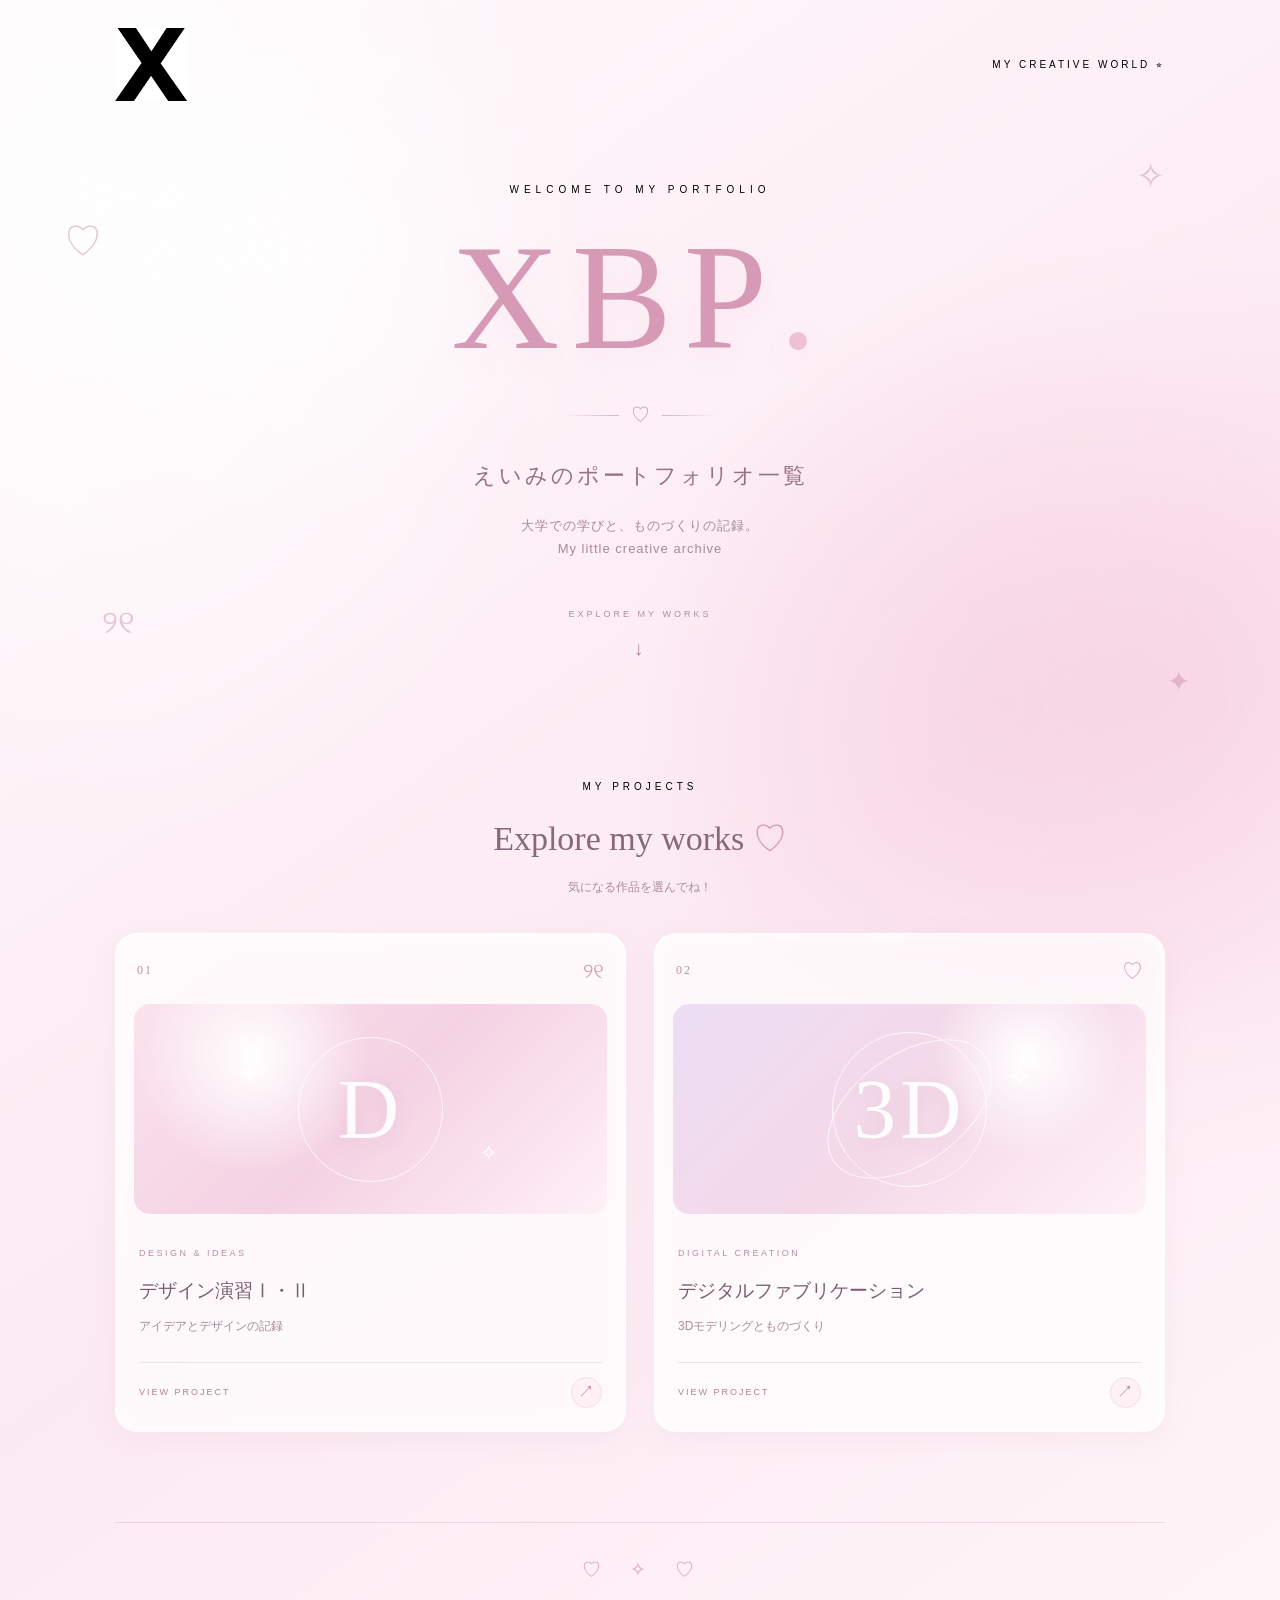
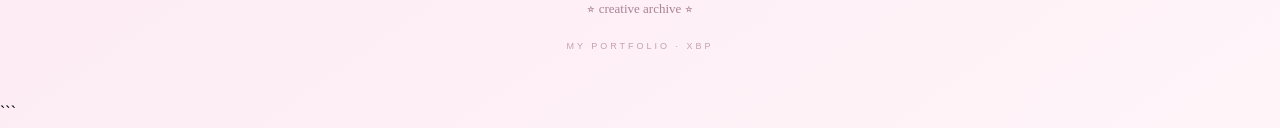
==== commit e56d31d9: "homegirly" ====
--- a/index.html
+++ b/index.html
@@ -26,7 +26,7 @@
                 <img src="./images/0_XBlogo.png" alt="XBP ホーム">
             </a>
 
-            <span class="header-label">MY CREATIVE WORLD ♡</span>
+            <span class="header-label">MY CREATIVE WORLD ⭐︎</span>
         </header>
 
         <!-- メインビジュアル -->
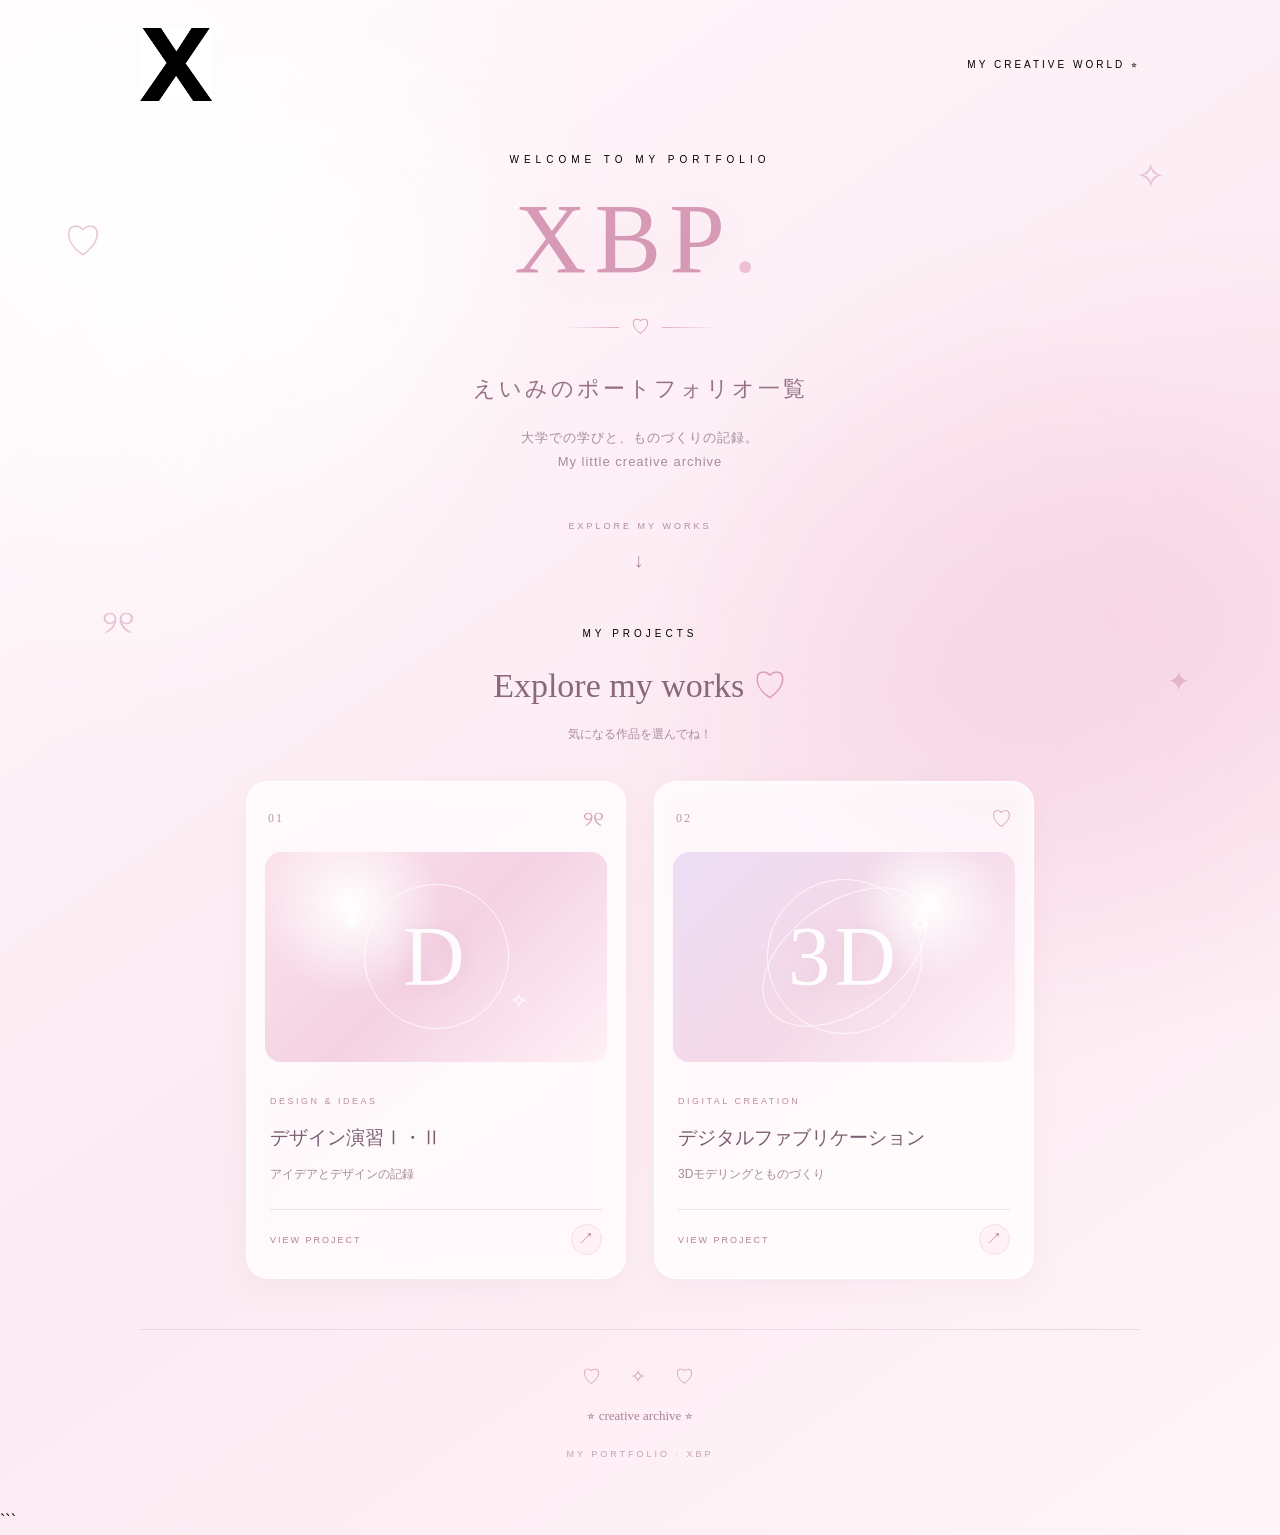
==== commit f98ffcf6: "homegirly" ====
--- a/index.html
+++ b/index.html
@@ -8,6 +8,7 @@
     <title>えいみのポートフォリオ</title>
 
     <link rel="stylesheet" href="./css/home-girly.css">
+
 </head>
 
 <body>
--- a/css/home-girly.css
+++ b/css/home-girly.css
@@ -86,7 +86,7 @@
 ========================================== */
 
 .portfolio {
-    width: min(100% - 48px, 1050px);
+    width: min(100% - 48px, 1000px);
     margin: 0 auto;
 }
 
@@ -178,7 +178,7 @@
 ========================================== */
 
 .hero {
-    padding: 60px 0 75px;
+    padding: 30px 0 40px;
     text-align: center;
 }
 
@@ -197,9 +197,9 @@
 
     color: #d79ab6;
     font-family: Georgia, serif;
-    font-size: clamp(90px, 15vw, 150px);
+    font-size: clamp(50px, 10vw, 100px);
     font-weight: normal;
-    letter-spacing: 12px;
+    letter-spacing: 8px;
     line-height: 1.15;
 
     text-shadow:
@@ -298,7 +298,7 @@
 ========================================== */
 
 .works-section {
-    padding: 30px 0 90px;
+    padding: 0px 0 50px;
 }
 
 .section-heading {
@@ -343,9 +343,11 @@
 
 .works {
     display: grid;
-    grid-template-columns: repeat(2, minmax(0, 1fr));
+    grid-template-columns: repeat(2, minmax(0, 380px));
+    justify-content: center;
     gap: 28px;
 }
+
 
 /* ==========================================
    作品カード
@@ -902,10 +904,22 @@
         padding: 15px 0 55px;
     }
 
+    
     .works {
-        grid-template-columns: minmax(0, 1fr);
-        gap: 22px;
-    }
+    display: flex;
+    gap: 22px;
+
+    overflow-x: auto;
+    overflow-y: hidden;
+
+    scroll-snap-type: x mandatory;
+    -webkit-overflow-scrolling: touch;
+}
+   
+    .work-card {
+    flex: 0 0 280px;
+    scroll-snap-align: center;
+}
 
     .work-card {
         padding: 15px;
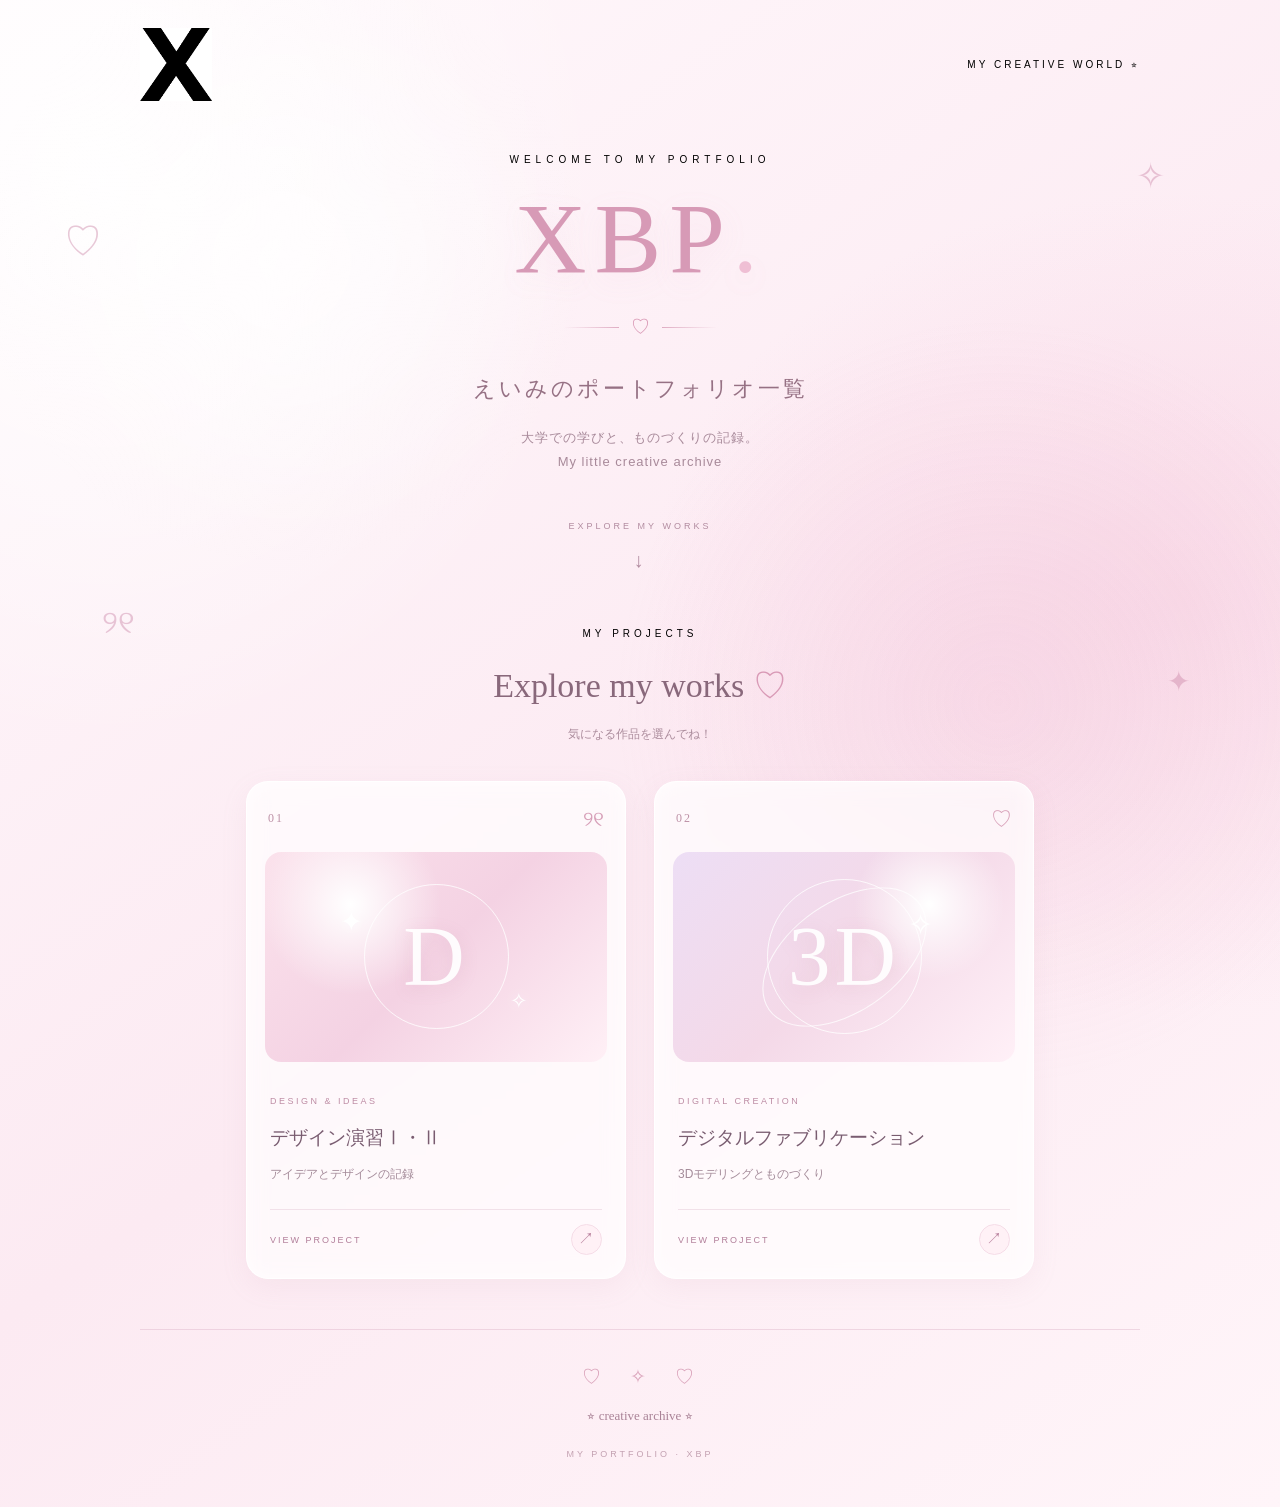
==== commit fe491343: "de12home" ====
--- a/index.html
+++ b/index.html
@@ -142,4 +142,3 @@
 
 </body>
 </html>
-```
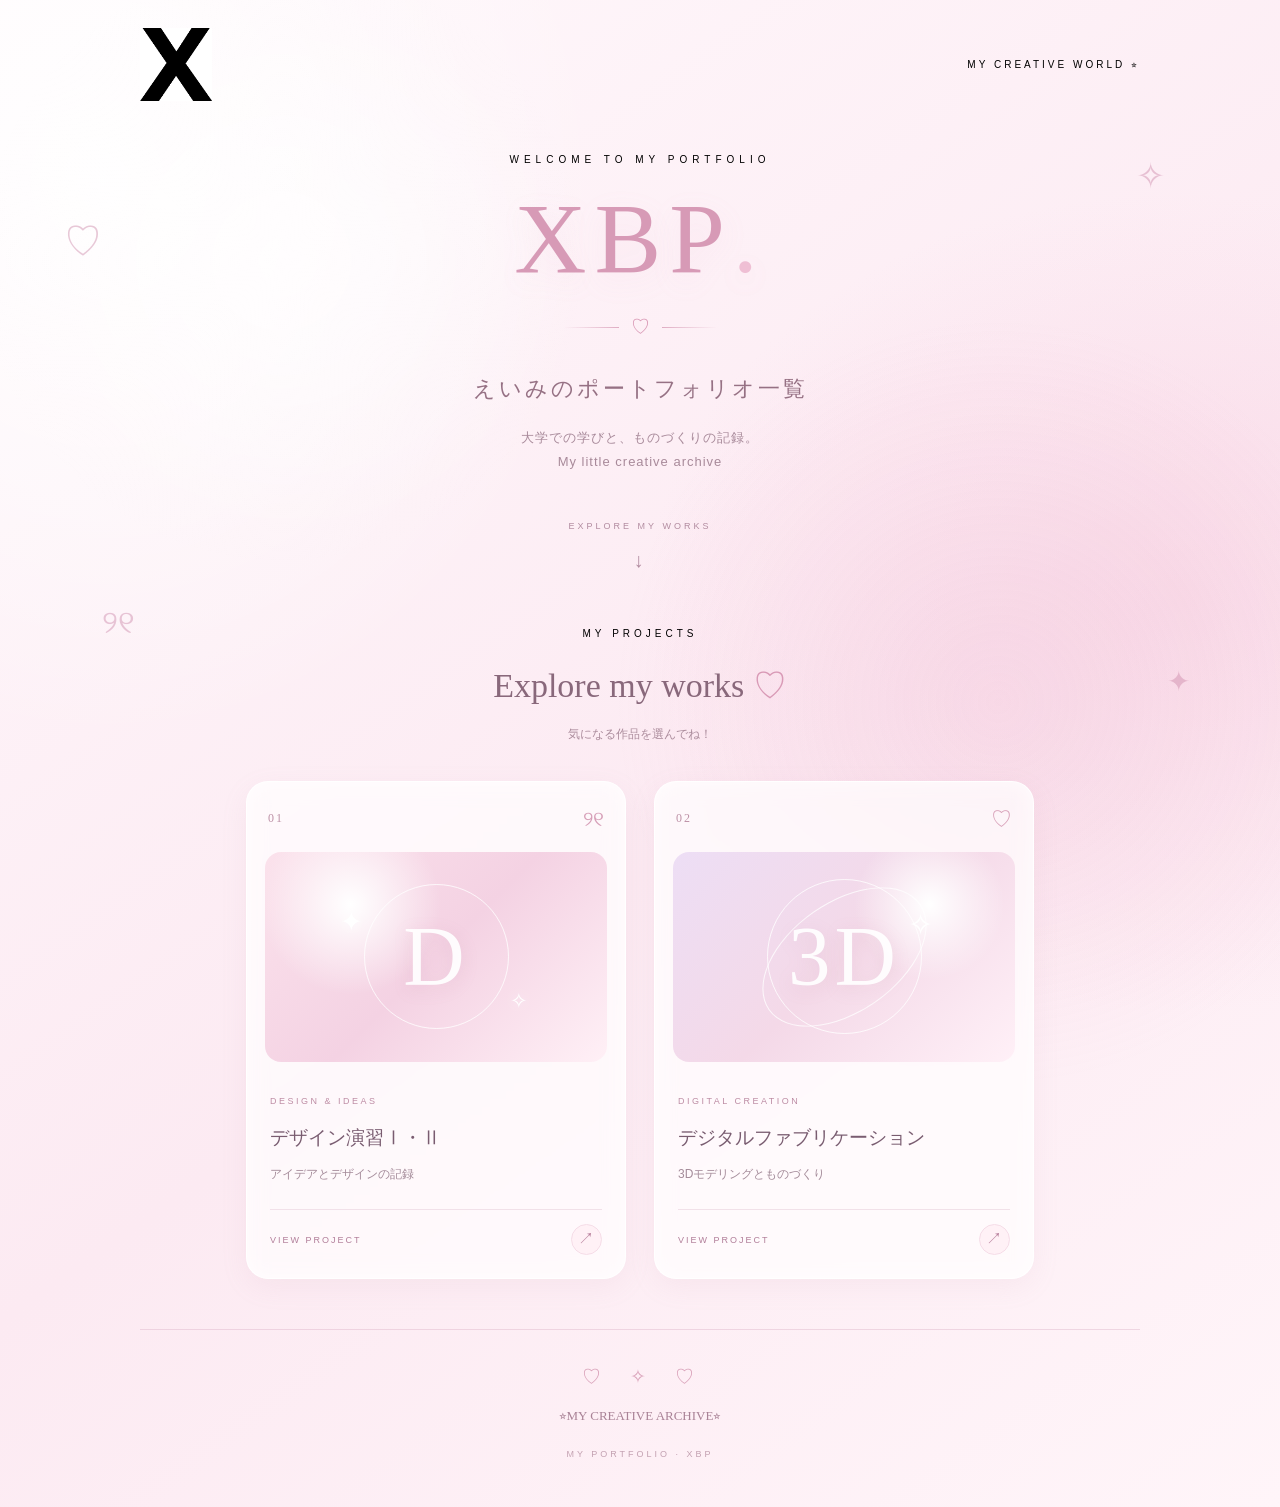
==== commit 270be992: "de12home" ====
--- a/index.html
+++ b/index.html
@@ -134,7 +134,7 @@
         <!-- フッター -->
         <footer class="site-footer">
             <div class="footer-decoration">♡　✧　♡</div>
-            <p>⭐︎ creative archive ⭐︎</p>
+            <p>⭐︎MY CREATIVE ARCHIVE⭐︎</p>
             <span>MY PORTFOLIO · XBP</span>
         </footer>
 
